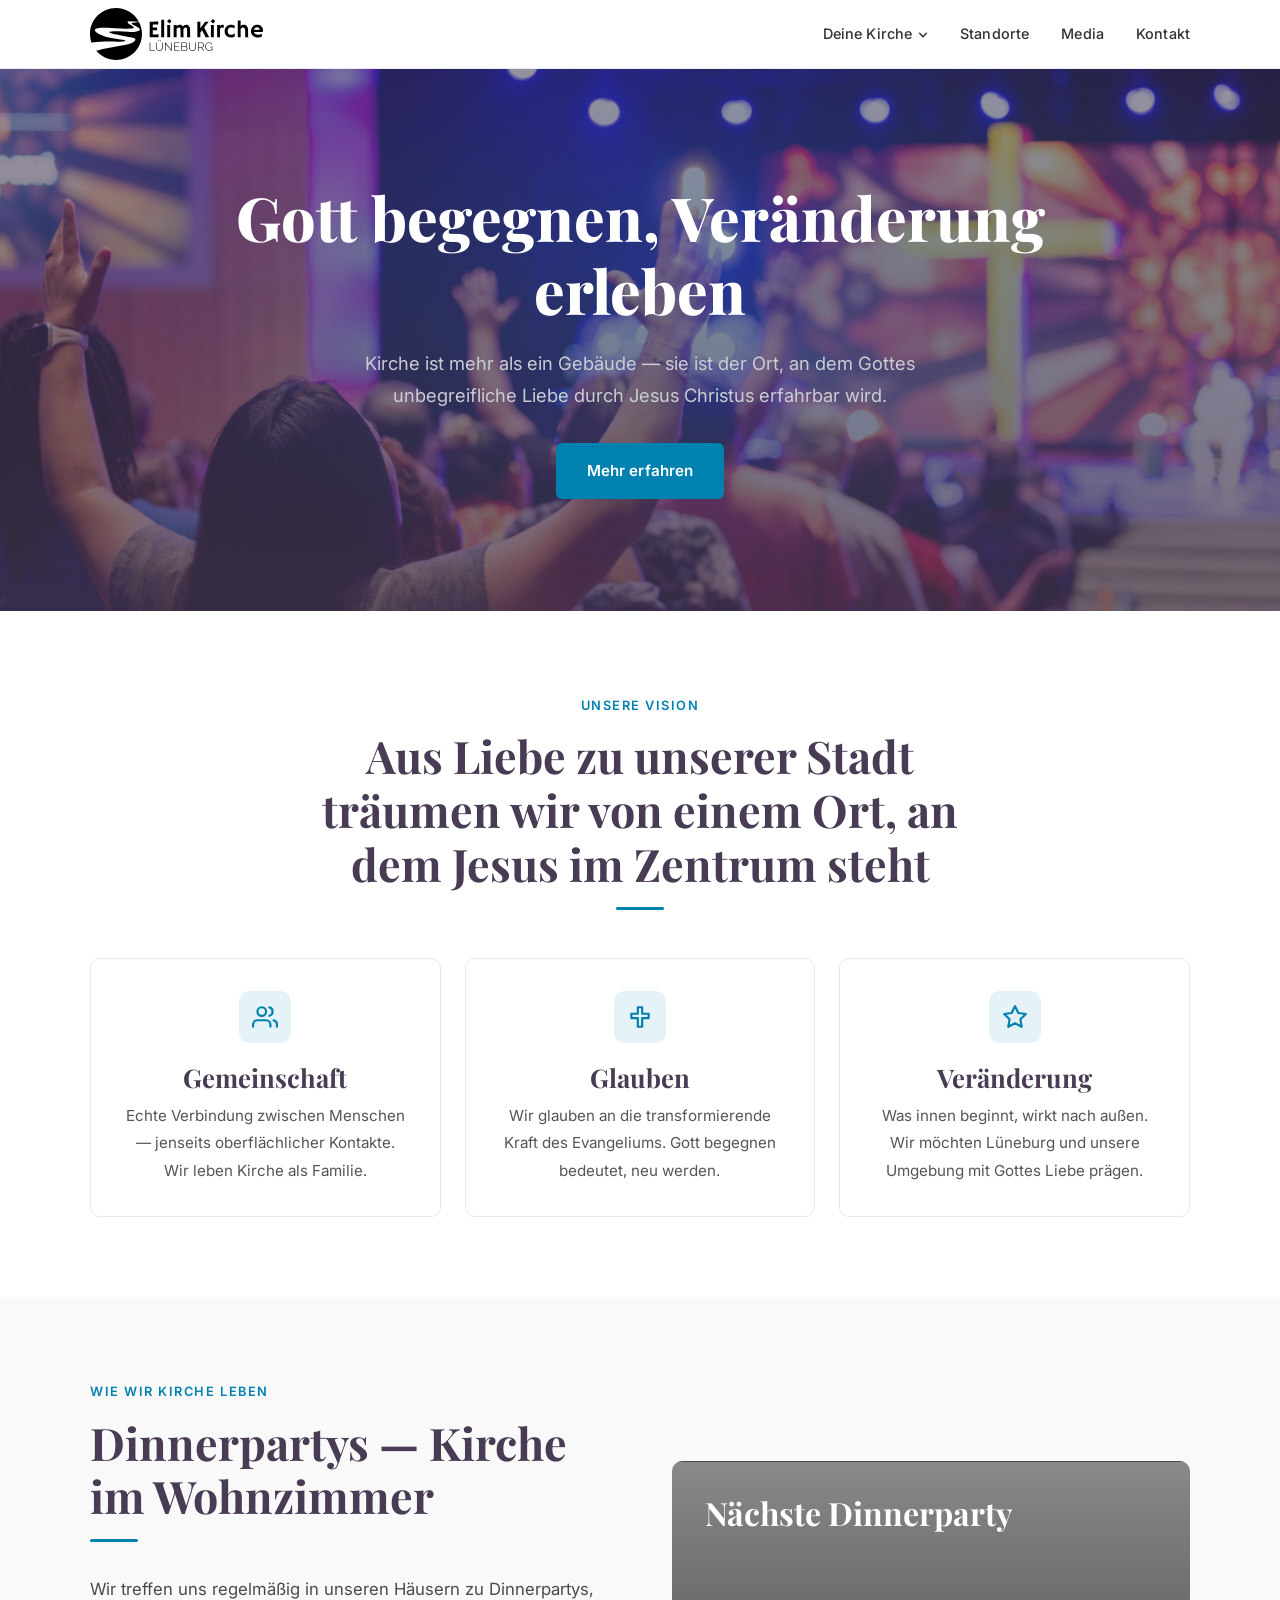
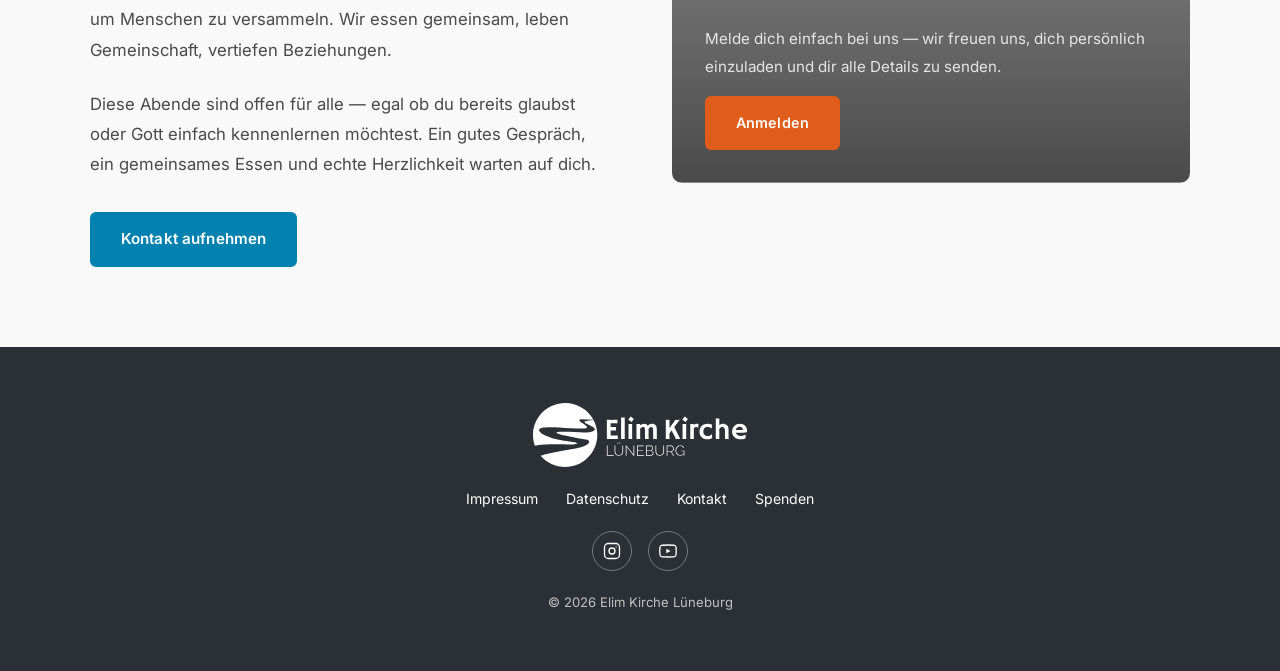
==== index.html @ fa9cfe4a "Refresh Media page; tighten Kleingruppen; misc polish - Drop Predigten section and predigten.html; M" ====
<!DOCTYPE html>
<html lang="de">
<head>
  <meta charset="UTF-8" />
  <meta name="viewport" content="width=device-width, initial-scale=1.0" />
  <title>Elim Kirche Lüneburg</title>
  <link rel="preconnect" href="https://fonts.googleapis.com" />
  <link rel="preconnect" href="https://fonts.gstatic.com" crossorigin />
  <link href="https://fonts.googleapis.com/css2?family=Playfair+Display:wght@700;800&family=Inter:wght@400;500;600&display=swap" rel="stylesheet" />
  <link rel="stylesheet" href="css/style.css" />
</head>
<body>

  <!-- NAVIGATION -->
  <nav class="nav">
    <div class="nav-inner">
      <a href="index.html" class="nav-logo"><img src="images/logo.svg" alt="Elim Kirche Lüneburg"></a>
      <button class="nav-toggle" id="navToggle" aria-label="Menü öffnen">
        <span></span><span></span><span></span>
      </button>
      <ul class="nav-links" id="navLinks">
        <li class="nav-dropdown">
          <a href="deine-kirche/index.html" class="nav-dropdown-toggle">
            Deine Kirche
            <svg class="nav-dropdown-caret" viewBox="0 0 12 12" width="10" height="10" aria-hidden="true">
              <path d="M2 4l4 4 4-4" fill="none" stroke="currentColor" stroke-width="1.8" stroke-linecap="round" stroke-linejoin="round"/>
            </svg>
          </a>
          <ul class="nav-dropdown-menu">
            <li><a href="deine-kirche/vision.html">Vision</a></li>
            <li><a href="deine-kirche/gottesdienst.html">Gottesdienst</a></li>
            <li><a href="deine-kirche/kleingruppen.html">Kleingruppen</a></li>
            <li><a href="deine-kirche/veranstaltungen.html">Veranstaltungen</a></li>
          </ul>
        </li>
        <li><a href="standorte.html">Standorte</a></li>
        <li><a href="media/">Media</a></li>
        <li><a href="kontakt.html">Kontakt</a></li>
      </ul>
    </div>
  </nav>

  <!-- HERO -->
  <section class="hero">
    <div class="hero-inner">
      <h1>Gott begegnen, Veränderung erleben</h1>
      <p>Kirche ist mehr als ein Gebäude — sie ist der Ort, an dem Gottes unbegreifliche Liebe durch Jesus Christus erfahrbar wird.</p>
      <a href="deine-kirche/" class="btn btn-primary">Mehr erfahren</a>
    </div>
  </section>

  <!-- SECTION 1: Vision / 3 Pillars -->
  <section class="section">
    <div class="section-inner text-center">
      <span class="section-label">Unsere Vision</span>
      <h2 class="section-title" style="max-width:720px; margin-left:auto; margin-right:auto;">
        Aus Liebe zu unserer Stadt träumen wir von einem Ort, an dem Jesus im Zentrum steht
      </h2>
      <div class="divider"></div>

      <div class="grid-3" style="margin-top:3rem;">

        <!-- Card: Gemeinschaft -->
        <div class="card text-center">
          <div class="card-icon" style="margin:0 auto 1.2rem;">
            <svg viewBox="0 0 24 24"><path d="M17 21v-2a4 4 0 0 0-4-4H5a4 4 0 0 0-4 4v2"/><circle cx="9" cy="7" r="4"/><path d="M23 21v-2a4 4 0 0 0-3-3.87"/><path d="M16 3.13a4 4 0 0 1 0 7.75"/></svg>
          </div>
          <h3>Gemeinschaft</h3>
          <p>Echte Verbindung zwischen Menschen — jenseits oberflächlicher Kontakte. Wir leben Kirche als Familie.</p>
        </div>

        <!-- Card: Glauben -->
        <div class="card text-center">
          <div class="card-icon" style="margin:0 auto 1.2rem;">
            <svg viewBox="0 0 24 24"><path d="M14 3h-4v6H4v4h6v8h4v-8h6V9h-6z"/></svg>
          </div>
          <h3>Glauben</h3>
          <p>Wir glauben an die transformierende Kraft des Evangeliums. Gott begegnen bedeutet, neu werden.</p>
        </div>

        <!-- Card: Veränderung -->
        <div class="card text-center">
          <div class="card-icon" style="margin:0 auto 1.2rem;">
            <svg viewBox="0 0 24 24"><polygon points="12 2 15.09 8.26 22 9.27 17 14.14 18.18 21.02 12 17.77 5.82 21.02 7 14.14 2 9.27 8.91 8.26 12 2"/></svg>
          </div>
          <h3>Veränderung</h3>
          <p>Was innen beginnt, wirkt nach außen. Wir möchten Lüneburg und unsere Umgebung mit Gottes Liebe prägen.</p>
        </div>

      </div>
    </div>
  </section>

  <!-- SECTION 2: Dinnerpartys -->
  <section class="section section--gray">
    <div class="section-inner">
      <div class="two-col" style="align-items:center;">
        <div>
          <span class="section-label">Wie wir Kirche leben</span>
          <h2 class="section-title">Dinnerpartys — Kirche im Wohnzimmer</h2>
          <div class="divider divider--left"></div>
          <p style="margin-bottom:1.5rem;">
            Wir treffen uns regelmäßig in unseren Häusern zu Dinnerpartys, um Menschen zu versammeln. Wir essen gemeinsam, leben Gemeinschaft, vertiefen Beziehungen.
          </p>
          <p style="margin-bottom:2rem;">
            Diese Abende sind offen für alle — egal ob du bereits glaubst oder Gott einfach kennenlernen möchtest. Ein gutes Gespräch, ein gemeinsames Essen und echte Herzlichkeit warten auf dich.
          </p>
          <a href="kontakt.html" class="btn btn-primary">Kontakt aufnehmen</a>
        </div>
        <div>
          <div class="card dinner-card">
            <div class="dinner-card-inner">
              <h3 style="color:#fff; font-size:2rem; margin-bottom:0.75rem;">Nächste Dinnerparty</h3>
              <div class="dinner-card-bottom">
                <p style="color:#e6e6e6; margin-bottom:1rem;">Melde dich einfach bei uns — wir freuen uns, dich persönlich einzuladen und dir alle Details zu senden.</p>
                <a href="kontakt.html" class="btn btn-accent" style="font-size:0.9rem;">Anmelden</a>
              </div>
            </div>
          </div>
        </div>
      </div>
    </div>
  </section>

  <!-- FOOTER -->
  <footer class="footer">
    <div class="footer-inner">
      <div class="footer-brand">
        <div class="footer-logo"><img src="images/logo.svg" alt="Elim Kirche Lüneburg"></div>
      </div>
      <nav class="footer-links">
        <a href="impressum.html">Impressum</a>
        <a href="datenschutz.html">Datenschutz</a>
        <a href="kontakt.html">Kontakt</a>
        <a href="kontakt.html#spenden">Spenden</a>
      </nav>
      <div class="footer-social">
        <a href="https://www.instagram.com/elim.lueneburg/" target="_blank" rel="noopener" aria-label="Instagram">
          <svg viewBox="0 0 24 24"><rect x="2" y="2" width="20" height="20" rx="5" ry="5"/><circle cx="12" cy="12" r="4"/><path d="M17.5 6.5h.01"/></svg>
        </a>
        <a href="https://www.youtube.com/channel/UCakyjceUjH3gi5TJYG9U4og" target="_blank" rel="noopener" aria-label="YouTube">
          <svg viewBox="0 0 24 24"><path d="M22.54 6.42a2.78 2.78 0 0 0-1.95-1.96C18.88 4 12 4 12 4s-6.88 0-8.59.46A2.78 2.78 0 0 0 1.46 6.42 29 29 0 0 0 1 12a29 29 0 0 0 .46 5.58 2.78 2.78 0 0 0 1.95 1.96C5.12 20 12 20 12 20s6.88 0 8.59-.46a2.78 2.78 0 0 0 1.96-1.96A29 29 0 0 0 23 12a29 29 0 0 0-.46-5.58z"/><polygon points="9.75 15.02 15.5 12 9.75 8.98 9.75 15.02" fill="currentColor" stroke="none"/></svg>
        </a>
      </div>
      <p class="footer-copy">&copy; 2026 Elim Kirche Lüneburg</p>
    </div>
  </footer>

  <script>
    const toggle = document.getElementById('navToggle');
    const links  = document.getElementById('navLinks');
    toggle.addEventListener('click', () => links.classList.toggle('is-open'));
  </script>

</body>
</html>
---- css/style.css ----
/* ===================================================
   Elim Kirche Lüneburg — Main Stylesheet
   =================================================== */

/* --- Google Fonts are imported in HTML <head> --- */

/* ===================================================
   1. CSS RESET & BASE
   =================================================== */
*, *::before, *::after {
  box-sizing: border-box;
  margin: 0;
  padding: 0;
}

html {
  scroll-behavior: smooth;
}

body {
  font-family: 'Inter', sans-serif;
  font-size: 16px;
  line-height: 1.7;
  color: #1a1a1a;
  background-color: #ffffff;
}

img {
  max-width: 100%;
  display: block;
}

a {
  color: inherit;
  text-decoration: none;
}

ul {
  list-style: none;
}

/* ===================================================
   2. TYPOGRAPHY
   =================================================== */
h1, h2, h3, h4 {
  font-family: 'Playfair Display', serif;
  font-weight: 700;
  line-height: 1.2;
}

h1 { font-size: clamp(2.2rem, 5vw, 3.8rem); }
h2 { font-size: clamp(1.8rem, 3.5vw, 2.8rem); }
h3 { font-size: clamp(1.2rem, 2.5vw, 1.6rem); }
h4 { font-size: 1.15rem; }

p {
  font-size: 1.05rem;
  color: #4a4a4a;
  line-height: 1.8;
}

/* ===================================================
   3. LAYOUT UTILITY
   =================================================== */
.container {
  max-width: 1100px;
  margin: 0 auto;
  padding: 0 2rem;
}

.section {
  padding: 5rem 2rem;
}

.section-inner {
  max-width: 1100px;
  margin: 0 auto;
}

.section--gray {
  background-color: #f9f9f9;
}

.section--dark {
  background-color: #483B54;
  color: #fff;
}

.text-center {
  text-align: center;
}

/* ===================================================
   4. NAVIGATION
   =================================================== */
.nav {
  position: sticky;
  top: 0;
  z-index: 1000;
  background-color: #ffffff;
  border-bottom: 1px solid #ebebeb;
  padding: 0 2rem;
}

.nav-inner {
  max-width: 1100px;
  margin: 0 auto;
  display: flex;
  align-items: center;
  justify-content: space-between;
  height: 68px;
}

.nav-logo {
  display: inline-flex;
  align-items: center;
  color: #483B54;
}

.nav-logo img {
  height: 52px;
  width: auto;
  display: block;
}

.nav-links {
  display: flex;
  align-items: center;
  gap: 2rem;
}

.nav-links a {
  font-size: 0.9rem;
  font-weight: 500;
  color: #333;
  transition: color 0.2s ease;
  letter-spacing: 0.01em;
}

.nav-links a:hover {
  color: #0081AF;
}

.nav-links a.active {
  color: #0081AF;
}

/* Dropdown */
.nav-dropdown {
  position: relative;
}

.nav-dropdown-toggle {
  display: inline-flex;
  align-items: center;
  gap: 0.35rem;
}

.nav-dropdown-caret {
  transition: transform 0.2s ease;
}

.nav-dropdown:hover .nav-dropdown-caret,
.nav-dropdown:focus-within .nav-dropdown-caret {
  transform: rotate(180deg);
}

.nav-dropdown-menu {
  position: absolute;
  top: calc(100% + 6px);
  left: 50%;
  transform: translateX(-50%) translateY(-6px);
  background: #ffffff;
  border: 1px solid #ebebeb;
  border-radius: 8px;
  box-shadow: 0 12px 32px rgba(0, 0, 0, 0.08);
  padding: 0.5rem 0;
  min-width: 200px;
  list-style: none;
  margin: 0;
  opacity: 0;
  visibility: hidden;
  transition: opacity 0.18s ease, visibility 0.18s ease, transform 0.18s ease;
  z-index: 1100;
}

.nav-dropdown:hover .nav-dropdown-menu,
.nav-dropdown:focus-within .nav-dropdown-menu {
  opacity: 1;
  visibility: visible;
  transform: translateX(-50%) translateY(0);
}

.nav-dropdown-menu li {
  margin: 0;
}

.nav-dropdown-menu a {
  display: block;
  padding: 0.55rem 1.25rem;
  font-size: 0.88rem;
  color: #333;
  white-space: nowrap;
}

.nav-dropdown-menu a:hover,
.nav-dropdown-menu a.active {
  background: rgba(0, 129, 175, 0.08);
  color: #0081AF;
}

/* Mobile nav toggle */
.nav-toggle {
  display: none;
  flex-direction: column;
  gap: 5px;
  cursor: pointer;
  background: none;
  border: none;
  padding: 4px;
}

.nav-toggle span {
  display: block;
  width: 24px;
  height: 2px;
  background-color: #483B54;
  border-radius: 2px;
  transition: all 0.3s ease;
}

/* ===================================================
   5. HERO SECTION
   =================================================== */
.hero {
  background-color: #483B54;
  background-image: url('../images/pexels-caleboquendo-34328517.jpg');
  background-size: cover;
  background-position: center;
  background-repeat: no-repeat;
  color: #ffffff;
  padding: 7rem 2rem 7rem;
  text-align: center;
  position: relative;
  overflow: hidden;
}

.hero::before {
  content: '';
  position: absolute;
  inset: 0;
  background:
    radial-gradient(ellipse at 60% 40%, rgba(0, 129, 175, 0.18) 0%, transparent 65%),
    linear-gradient(180deg, rgba(72, 59, 84, 0.55) 0%, rgba(72, 59, 84, 0.75) 100%);
  pointer-events: none;
}

.hero-inner {
  max-width: 820px;
  margin: 0 auto;
  position: relative;
  z-index: 1;
}

.hero h1 {
  color: #ffffff;
  margin-bottom: 1.25rem;
  font-weight: 800;
}

.hero p {
  font-size: 1.15rem;
  color: #c9cdd4;
  max-width: 600px;
  margin: 0 auto 2rem;
  line-height: 1.75;
}

/* Hero — page-level variant (slightly smaller) */
.hero--page {
  padding: 5rem 2rem 5rem;
}

.hero--page h1 {
  font-size: clamp(2rem, 4vw, 3rem);
}

/* ===================================================
   6. BUTTONS
   =================================================== */
.btn {
  display: inline-block;
  padding: 0.8rem 1.8rem;
  border-radius: 6px;
  font-family: 'Inter', sans-serif;
  font-size: 0.95rem;
  font-weight: 600;
  cursor: pointer;
  transition: all 0.22s ease;
  letter-spacing: 0.01em;
  border: 2px solid transparent;
}

.btn-primary {
  background-color: #0081AF;
  color: #ffffff;
  border-color: #0081AF;
}

.btn-primary:hover {
  background-color: #006a91;
  border-color: #006a91;
  transform: translateY(-1px);
  box-shadow: 0 6px 20px rgba(0, 129, 175, 0.3);
}

.btn-outline {
  background-color: transparent;
  color: #0081AF;
  border-color: #0081AF;
}

.btn-outline:hover {
  background-color: #0081AF;
  color: #ffffff;
  transform: translateY(-1px);
}

.btn-outline-white {
  background-color: transparent;
  color: #ffffff;
  border-color: rgba(255, 255, 255, 0.5);
}

.btn-outline-white:hover {
  background-color: rgba(255, 255, 255, 0.1);
  border-color: #ffffff;
}

/* ===================================================
   7. CARDS
   =================================================== */
.card {
  background-color: #ffffff;
  border: 1px solid #e8e8e8;
  border-radius: 10px;
  padding: 2rem;
  transition: box-shadow 0.25s ease, transform 0.25s ease;
}

.card:hover {
  box-shadow: 0 8px 32px rgba(0, 0, 0, 0.1);
  transform: translateY(-3px);
}

/* Dinner-party card with photo background */
.dinner-card {
  position: relative;
  overflow: hidden;
  border-color: transparent;
  color: #fff;
  padding: 0;
  background:
    linear-gradient(180deg, rgba(0,0,0,0.45) 0%, rgba(0,0,0,0.7) 100%),
    url('../images/pizza_stock_dinnerparty.jpg') center center / cover no-repeat;
  min-height: 320px;
}

.dinner-card-inner {
  position: relative;
  z-index: 1;
  padding: 2rem;
  display: flex;
  flex-direction: column;
  min-height: 320px;
}

.dinner-card-bottom {
  margin-top: auto;
}

.card-icon {
  width: 52px;
  height: 52px;
  background-color: rgba(0, 129, 175, 0.1);
  border-radius: 10px;
  display: flex;
  align-items: center;
  justify-content: center;
  margin-bottom: 1.2rem;
}

.card-icon svg {
  width: 26px;
  height: 26px;
  stroke: #0081AF;
  fill: none;
  stroke-width: 2;
  stroke-linecap: round;
  stroke-linejoin: round;
}

.card h3 {
  margin-bottom: 0.6rem;
  color: #483B54;
}

.card p {
  font-size: 0.95rem;
  color: #555;
}

/* Card link variant */
.card-link {
  display: block;
  text-decoration: none;
  color: inherit;
}

.card-link .card-arrow {
  display: inline-flex;
  align-items: center;
  gap: 0.4rem;
  margin-top: 1.2rem;
  font-size: 0.88rem;
  font-weight: 600;
  color: #0081AF;
}

.card-link .card-arrow svg {
  width: 14px;
  height: 14px;
  stroke: #0081AF;
  fill: none;
  stroke-width: 2.5;
  stroke-linecap: round;
  stroke-linejoin: round;
  transition: transform 0.2s ease;
}

.card-link:hover .card-arrow svg {
  transform: translateX(3px);
}

/* Sermon card */
.sermon-card {
  background-color: #ffffff;
  border: 1px solid #e8e8e8;
  border-radius: 10px;
  padding: 1.6rem 1.8rem;
  transition: box-shadow 0.25s ease, transform 0.25s ease;
}

.sermon-card:hover {
  box-shadow: 0 8px 32px rgba(0, 0, 0, 0.1);
  transform: translateY(-3px);
}

.sermon-card .sermon-meta {
  font-size: 0.82rem;
  font-weight: 600;
  color: #0081AF;
  text-transform: uppercase;
  letter-spacing: 0.06em;
  margin-bottom: 0.5rem;
}

.sermon-card h3 {
  font-size: 1.1rem;
  margin-bottom: 0.4rem;
  color: #483B54;
}

.sermon-card .sermon-date {
  font-size: 0.88rem;
  color: #888;
}

/* ===================================================
   8. GRID LAYOUTS
   =================================================== */
.grid-3 {
  display: grid;
  grid-template-columns: repeat(3, 1fr);
  gap: 1.5rem;
}

.grid-4 {
  display: grid;
  grid-template-columns: repeat(4, 1fr);
  gap: 1.5rem;
}

.grid-2 {
  display: grid;
  grid-template-columns: repeat(2, 1fr);
  gap: 2.5rem;
}

/* ===================================================
   9. TAGS / BADGES
   =================================================== */
.tag {
  display: inline-block;
  padding: 0.25rem 0.75rem;
  border-radius: 20px;
  font-size: 0.78rem;
  font-weight: 600;
  letter-spacing: 0.04em;
}

.tag-orange {
  background-color: #99D1EB;
  color: #006a91;
}

.btn-accent {
  background-color: #e05c1a;
  color: #ffffff;
  border-color: #e05c1a;
}

.btn-accent:hover {
  background-color: #c94e12;
  border-color: #c94e12;
  transform: translateY(-1px);
  box-shadow: 0 6px 20px rgba(224, 92, 26, 0.35);
}

.tag-gray {
  background-color: #f0f0f0;
  color: #555;
}

/* ===================================================
   10. SECTION HEADINGS HELPER
   =================================================== */
.section-label {
  display: inline-block;
  font-size: 0.8rem;
  font-weight: 600;
  letter-spacing: 0.12em;
  text-transform: uppercase;
  color: #0081AF;
  margin-bottom: 0.8rem;
}

.section-title {
  margin-bottom: 1rem;
  color: #483B54;
}

.section-subtitle {
  font-size: 1.05rem;
  color: #555;
  max-width: 600px;
  margin-bottom: 2.5rem;
}

.section-subtitle--center {
  margin-left: auto;
  margin-right: auto;
}

/* ===================================================
   11. TWO-COLUMN CONTENT
   =================================================== */
.two-col {
  display: grid;
  grid-template-columns: 1fr 1fr;
  gap: 4rem;
  align-items: start;
}

.content-block h3 {
  font-size: 1.1rem;
  margin-bottom: 0.5rem;
  color: #483B54;
}

.content-block p {
  font-size: 0.97rem;
  color: #555;
  margin-bottom: 1.5rem;
}

.content-block .detail-row {
  display: flex;
  gap: 0.75rem;
  margin-bottom: 0.5rem;
  font-size: 0.95rem;
  color: #444;
}

.content-block .detail-icon {
  color: #0081AF;
  flex-shrink: 0;
  margin-top: 2px;
}

/* ===================================================
   12. PLATFORM CARDS
   =================================================== */
.platform-card {
  background-color: #ffffff;
  border: 1px solid #e8e8e8;
  border-radius: 10px;
  padding: 2rem;
  text-align: center;
  transition: box-shadow 0.25s ease, transform 0.25s ease;
}

.platform-card:hover {
  box-shadow: 0 8px 32px rgba(0, 0, 0, 0.1);
  transform: translateY(-3px);
}

.platform-card .platform-name {
  font-family: 'Playfair Display', serif;
  font-size: 1.25rem;
  font-weight: 700;
  color: #483B54;
  margin-bottom: 0.5rem;
}

.platform-card p {
  font-size: 0.92rem;
  color: #666;
  margin-bottom: 1.4rem;
}

/* ===================================================
   13. KLEINGRUPPEN CARDS
   =================================================== */
.group-card {
  background-color: #ffffff;
  border: 1px solid #e8e8e8;
  border-radius: 10px;
  padding: 1.4rem 1.6rem;
  transition: box-shadow 0.22s ease, transform 0.22s ease;
}

.group-card:hover {
  box-shadow: 0 6px 24px rgba(0, 0, 0, 0.09);
  transform: translateY(-2px);
}

.group-card h4 {
  font-family: 'Playfair Display', serif;
  font-size: 1rem;
  color: #483B54;
  margin-bottom: 0.4rem;
}

.group-card .group-desc {
  font-size: 0.88rem;
  color: #666;
  margin-bottom: 0.75rem;
}

/* ===================================================
   14. PAGE HEADER (Impressum / Datenschutz)
   =================================================== */
.page-header {
  background-color: #f9f9f9;
  padding: 3.5rem 2rem;
  border-bottom: 1px solid #ebebeb;
}

.page-header h1 {
  font-size: clamp(1.8rem, 3.5vw, 2.6rem);
  color: #483B54;
}

.page-content {
  padding: 4rem 2rem;
}

.page-content-inner {
  max-width: 780px;
  margin: 0 auto;
}

.page-content h2 {
  font-size: 1.4rem;
  margin: 2rem 0 0.6rem;
  color: #483B54;
}

.page-content p {
  font-size: 0.97rem;
  color: #555;
  margin-bottom: 1rem;
}

.page-content a {
  color: #0081AF;
}

.page-content a:hover {
  text-decoration: underline;
}

/* ===================================================
   15. FOOTER
   =================================================== */
.footer {
  background-color: #2B2F36;
  color: #ffffff;
  padding: 3.5rem 2rem;
}

.footer-inner {
  max-width: 1100px;
  margin: 0 auto;
  display: flex;
  flex-direction: column;
  align-items: center;
  text-align: center;
  gap: 1.25rem;
}

.footer-brand {
  display: flex;
  align-items: center;
  gap: 1.25rem;
  flex-wrap: wrap;
  justify-content: center;
}

.footer-logo {
  color: #ffffff;
}

.footer-logo img {
  height: 64px;
  width: auto;
  display: block;
  filter: brightness(0) invert(1);
}

.footer-tagline {
  font-style: italic;
  font-size: 0.95rem;
  color: #ffffff;
  margin: 0;
}

.footer-links {
  display: flex;
  gap: 1.75rem;
  flex-wrap: wrap;
  justify-content: center;
}

.footer-links a {
  font-size: 0.88rem;
  color: #ffffff;
  transition: color 0.2s ease;
}

.footer-links a:hover {
  color: #99D1EB;
}

.footer-copy {
  font-size: 0.82rem;
  color: rgba(255, 255, 255, 0.7);
}

.footer-social {
  display: flex;
  gap: 1rem;
  justify-content: center;
}

.footer-social a {
  display: flex;
  align-items: center;
  justify-content: center;
  width: 40px;
  height: 40px;
  border-radius: 50%;
  border: 1px solid rgba(255, 255, 255, 0.35);
  color: #ffffff;
  transition: border-color 0.2s, color 0.2s, background 0.2s;
}

.footer-social a:hover {
  border-color: #ffffff;
  color: #99D1EB;
  background: rgba(255, 255, 255, 0.1);
}

.footer-social svg {
  width: 18px;
  height: 18px;
  fill: none;
  stroke: currentColor;
  stroke-width: 1.75;
  stroke-linecap: round;
  stroke-linejoin: round;
}

/* ===================================================
   16. UTILITY CLASSES
   =================================================== */
.mt-1 { margin-top: 0.5rem; }
.mt-2 { margin-top: 1rem; }
.mt-3 { margin-top: 1.5rem; }
.mt-4 { margin-top: 2rem; }
.mt-5 { margin-top: 3rem; }
.mb-1 { margin-bottom: 0.5rem; }
.mb-2 { margin-bottom: 1rem; }
.mb-3 { margin-bottom: 1.5rem; }
.mb-4 { margin-bottom: 2rem; }
.mb-5 { margin-bottom: 3rem; }

.divider {
  width: 48px;
  height: 3px;
  background-color: #0081AF;
  border-radius: 2px;
  margin: 0 auto 2rem;
}

.divider--left {
  margin-left: 0;
}

/* Kontakt info */
.info-label {
  font-size: 0.78rem;
  font-weight: 600;
  text-transform: uppercase;
  letter-spacing: 0.1em;
  color: #0081AF;
  margin-bottom: 0.25rem;
}

.info-value {
  font-size: 1rem;
  color: #1a1a1a;
  margin-bottom: 0.2rem;
}

.info-sub {
  font-size: 0.88rem;
  color: #888;
}

.info-block {
  margin-bottom: 2rem;
}

/* IBAN block */
.bank-detail {
  background-color: #f9f9f9;
  border: 1px solid #e8e8e8;
  border-radius: 8px;
  padding: 1.25rem 1.5rem;
  margin-top: 1rem;
  font-size: 0.93rem;
  color: #333;
  line-height: 1.9;
}

.bank-detail strong {
  font-weight: 600;
}

/* ===================================================
   17. RESPONSIVE
   =================================================== */
@media (max-width: 900px) {
  .grid-4 {
    grid-template-columns: repeat(2, 1fr);
  }

  .grid-3 {
    grid-template-columns: repeat(2, 1fr);
  }

  .two-col {
    grid-template-columns: 1fr;
    gap: 2.5rem;
  }
}

@media (max-width: 680px) {
  .nav-links {
    display: none;
    position: absolute;
    top: 68px;
    left: 0;
    right: 0;
    background: #fff;
    flex-direction: column;
    align-items: flex-start;
    padding: 1.25rem 2rem 1.5rem;
    gap: 1.1rem;
    border-bottom: 1px solid #ebebeb;
    box-shadow: 0 8px 24px rgba(0,0,0,0.07);
  }

  .nav-links.is-open {
    display: flex;
  }

  .nav-toggle {
    display: flex;
  }

  /* Mobile dropdown: inline submenu, no hover */
  .nav-dropdown {
    width: 100%;
  }

  .nav-dropdown-menu {
    position: static;
    transform: none;
    opacity: 1;
    visibility: visible;
    box-shadow: none;
    border: none;
    padding: 0.5rem 0 0 1rem;
    min-width: 0;
    background: transparent;
  }

  .nav-dropdown-menu a {
    padding: 0.35rem 0;
  }

  .nav-dropdown:hover .nav-dropdown-menu,
  .nav-dropdown:focus-within .nav-dropdown-menu {
    transform: none;
  }

  .nav {
    position: sticky;
  }

  .grid-3,
  .grid-4 {
    grid-template-columns: 1fr;
  }

  .grid-2 {
    grid-template-columns: 1fr;
    gap: 1.5rem;
  }

  .hero {
    padding: 5rem 1.5rem;
  }

  .section {
    padding: 3.5rem 1.5rem;
  }
}
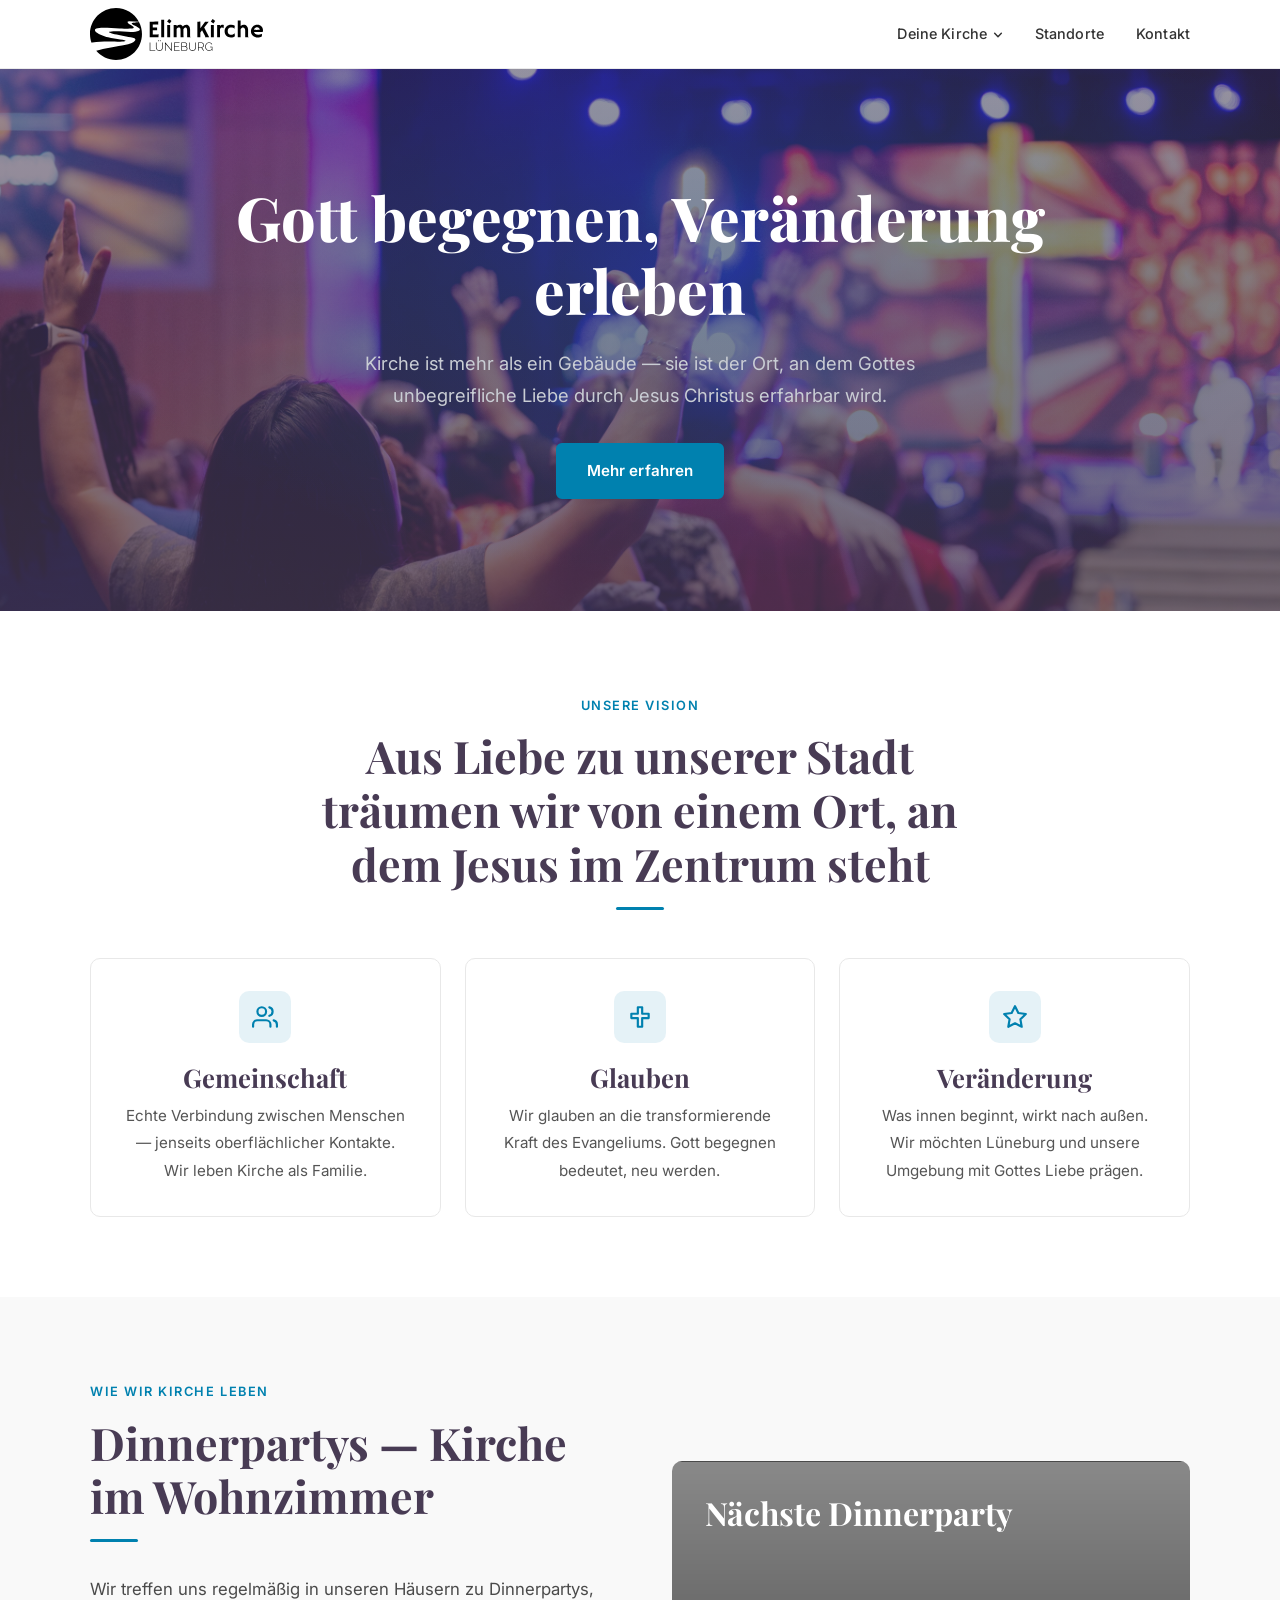
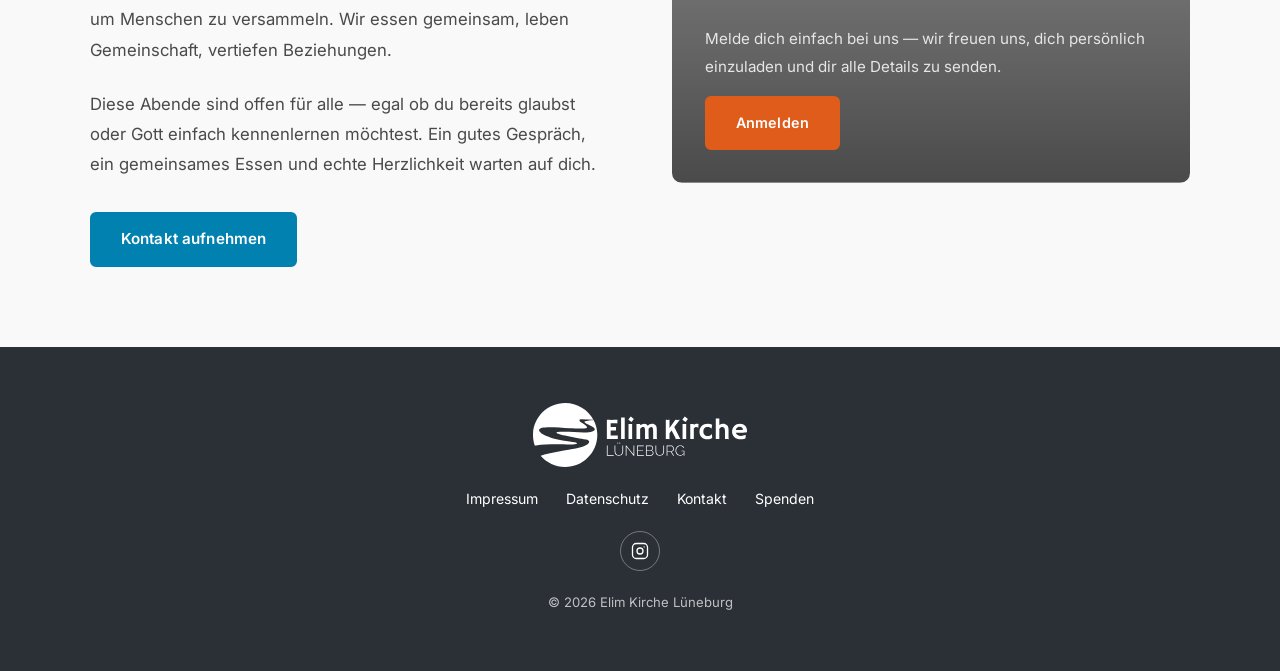
==== commit db4a004d: "Unlink Media and Kleingruppen from nav; point Dinnerparty CTA to ChurchTools Drop Media and Kleingru" ====
--- a/index.html
+++ b/index.html
@@ -29,12 +29,10 @@
           <ul class="nav-dropdown-menu">
             <li><a href="deine-kirche/vision.html">Vision</a></li>
             <li><a href="deine-kirche/gottesdienst.html">Gottesdienst</a></li>
-            <li><a href="deine-kirche/kleingruppen.html">Kleingruppen</a></li>
             <li><a href="deine-kirche/veranstaltungen.html">Veranstaltungen</a></li>
           </ul>
         </li>
         <li><a href="standorte.html">Standorte</a></li>
-        <li><a href="media/">Media</a></li>
         <li><a href="kontakt.html">Kontakt</a></li>
       </ul>
     </div>
@@ -113,7 +111,7 @@
               <h3 style="color:#fff; font-size:2rem; margin-bottom:0.75rem;">Nächste Dinnerparty</h3>
               <div class="dinner-card-bottom">
                 <p style="color:#e6e6e6; margin-bottom:1rem;">Melde dich einfach bei uns — wir freuen uns, dich persönlich einzuladen und dir alle Details zu senden.</p>
-                <a href="kontakt.html" class="btn btn-accent" style="font-size:0.9rem;">Anmelden</a>
+                <a href="https://elimkirche.church.tools/groups/1164" target="_blank" rel="noopener" class="btn btn-accent" style="font-size:0.9rem;">Anmelden</a>
               </div>
             </div>
           </div>
@@ -138,9 +136,6 @@
         <a href="https://www.instagram.com/elim.lueneburg/" target="_blank" rel="noopener" aria-label="Instagram">
           <svg viewBox="0 0 24 24"><rect x="2" y="2" width="20" height="20" rx="5" ry="5"/><circle cx="12" cy="12" r="4"/><path d="M17.5 6.5h.01"/></svg>
         </a>
-        <a href="https://www.youtube.com/channel/UCakyjceUjH3gi5TJYG9U4og" target="_blank" rel="noopener" aria-label="YouTube">
-          <svg viewBox="0 0 24 24"><path d="M22.54 6.42a2.78 2.78 0 0 0-1.95-1.96C18.88 4 12 4 12 4s-6.88 0-8.59.46A2.78 2.78 0 0 0 1.46 6.42 29 29 0 0 0 1 12a29 29 0 0 0 .46 5.58 2.78 2.78 0 0 0 1.95 1.96C5.12 20 12 20 12 20s6.88 0 8.59-.46a2.78 2.78 0 0 0 1.96-1.96A29 29 0 0 0 23 12a29 29 0 0 0-.46-5.58z"/><polygon points="9.75 15.02 15.5 12 9.75 8.98 9.75 15.02" fill="currentColor" stroke="none"/></svg>
-        </a>
       </div>
       <p class="footer-copy">&copy; 2026 Elim Kirche Lüneburg</p>
     </div>
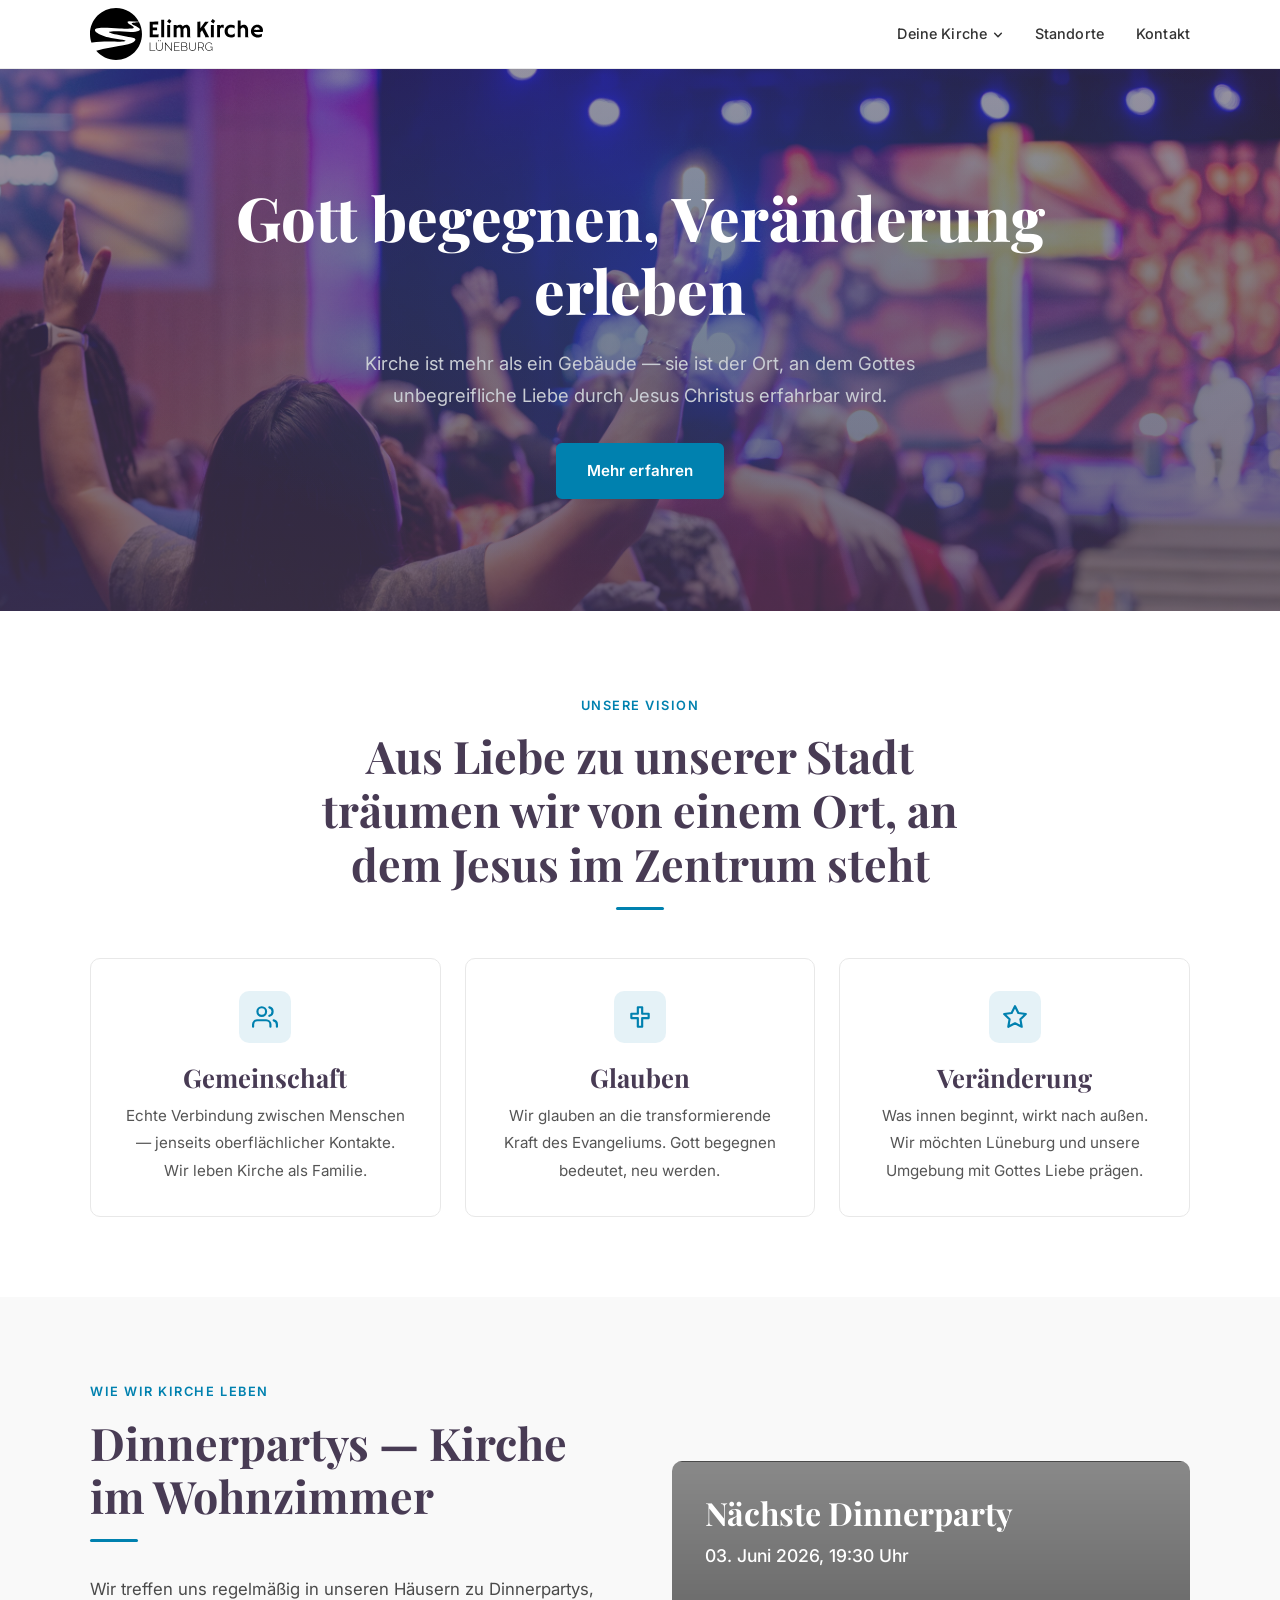
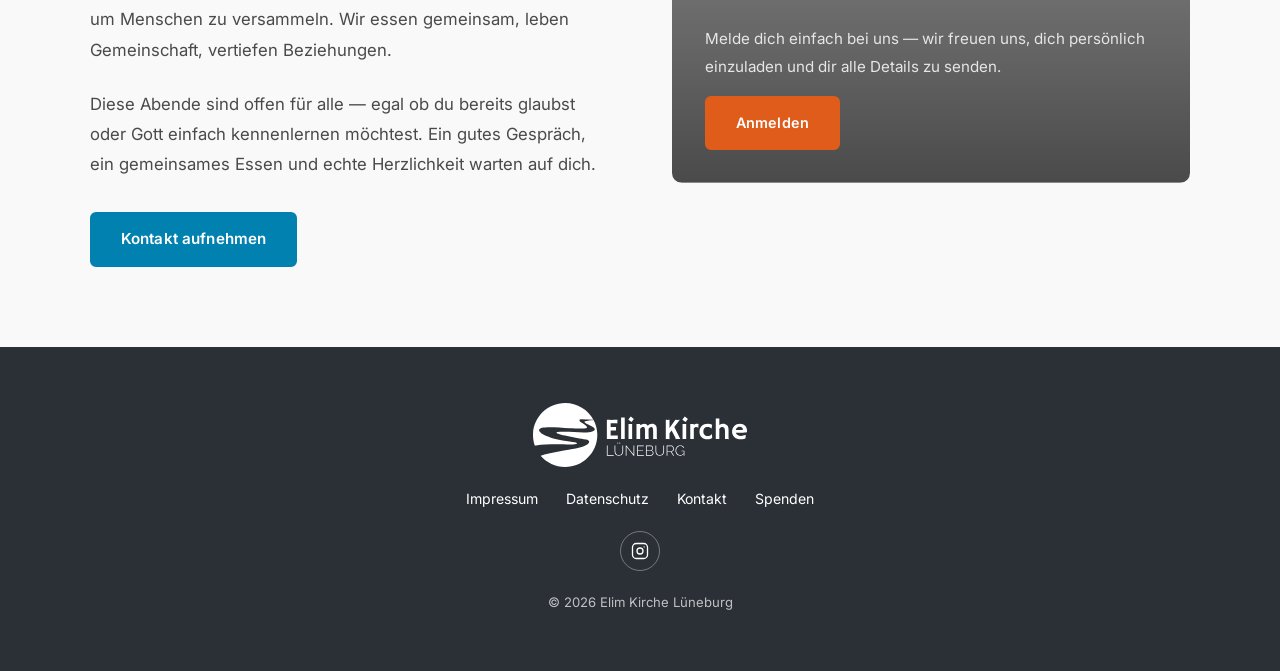
==== commit 14b4ffde: "Show next Dinnerparty date on homepage and Veranstaltungen page Add the 03. Juni 2026 date line unde" ====
--- a/index.html
+++ b/index.html
@@ -108,7 +108,8 @@
         <div>
           <div class="card dinner-card">
             <div class="dinner-card-inner">
-              <h3 style="color:#fff; font-size:2rem; margin-bottom:0.75rem;">Nächste Dinnerparty</h3>
+              <h3 style="color:#fff; font-size:2rem; margin-bottom:0.5rem;">Nächste Dinnerparty</h3>
+              <p style="color:#fff; font-size:1.1rem; font-weight:500; margin-bottom:0.75rem;">03. Juni 2026, 19:30 Uhr</p>
               <div class="dinner-card-bottom">
                 <p style="color:#e6e6e6; margin-bottom:1rem;">Melde dich einfach bei uns — wir freuen uns, dich persönlich einzuladen und dir alle Details zu senden.</p>
                 <a href="https://elimkirche.church.tools/groups/1164" target="_blank" rel="noopener" class="btn btn-accent" style="font-size:0.9rem;">Anmelden</a>
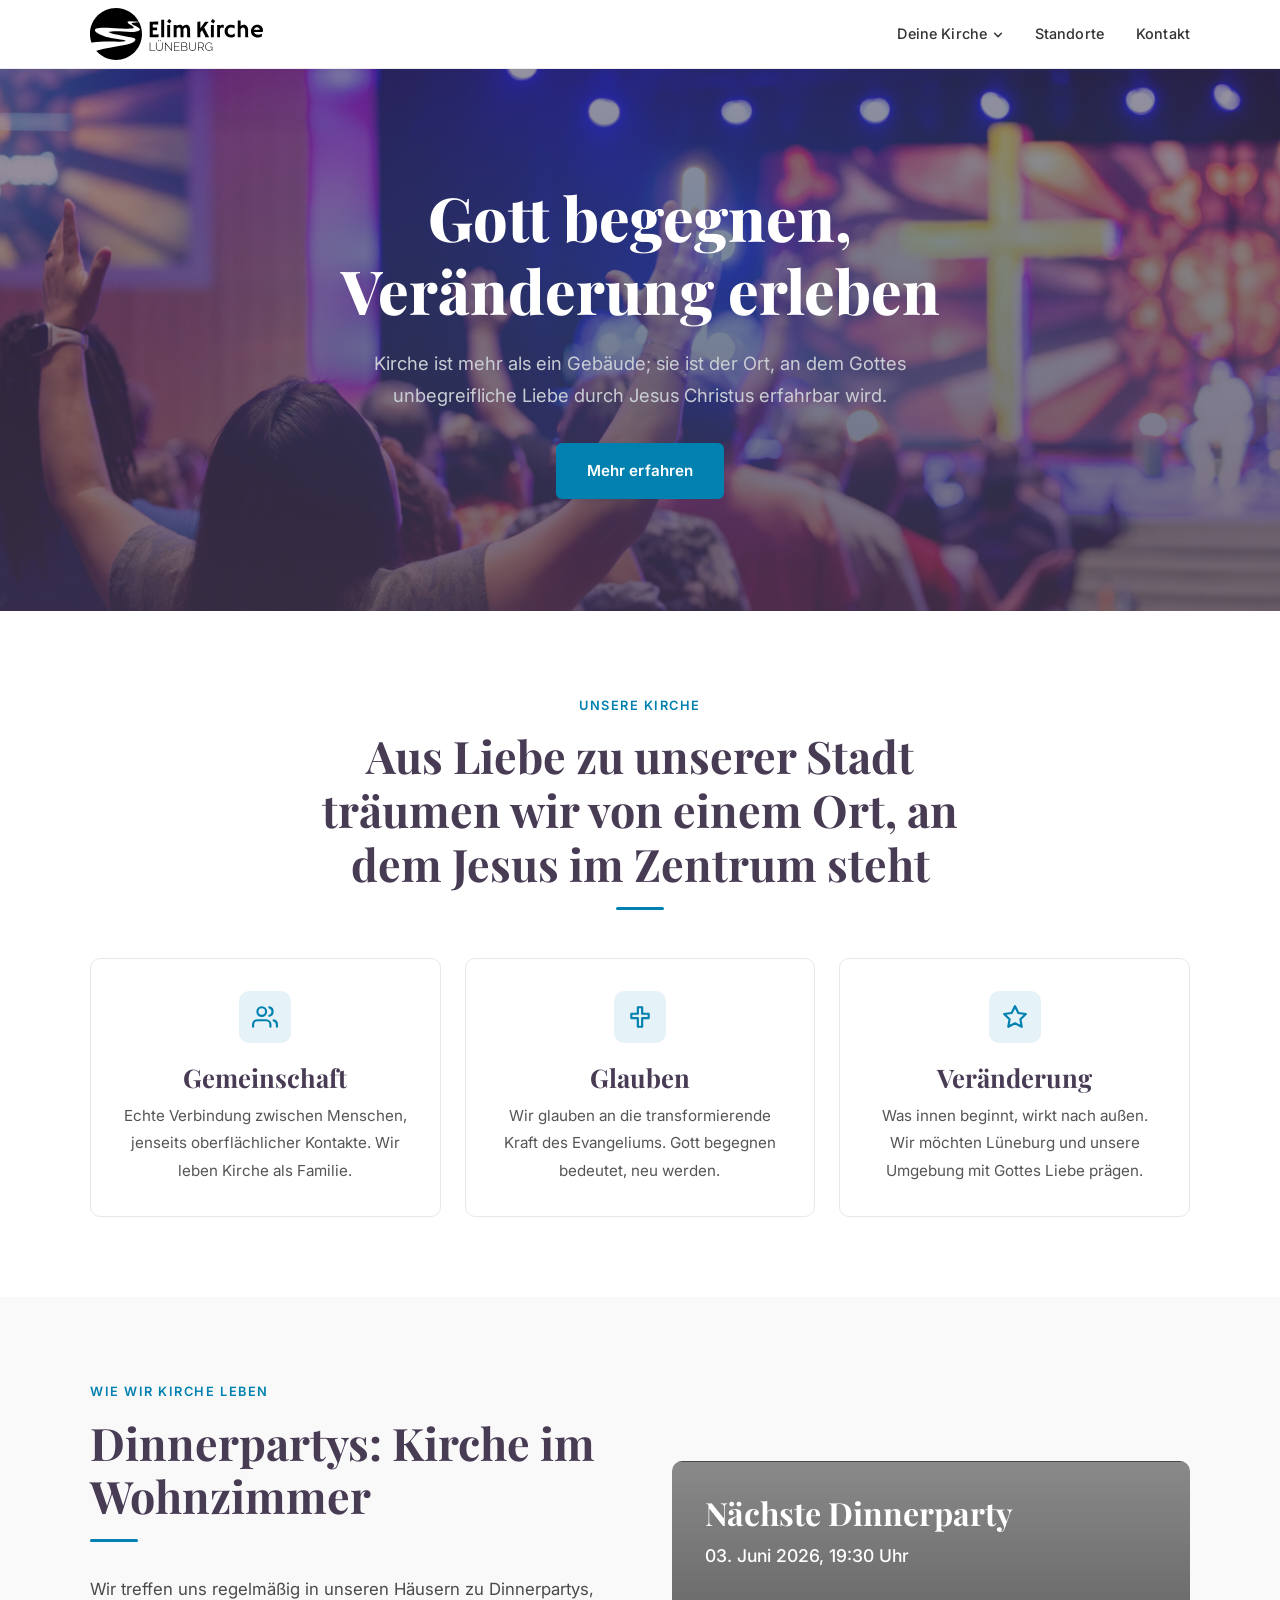
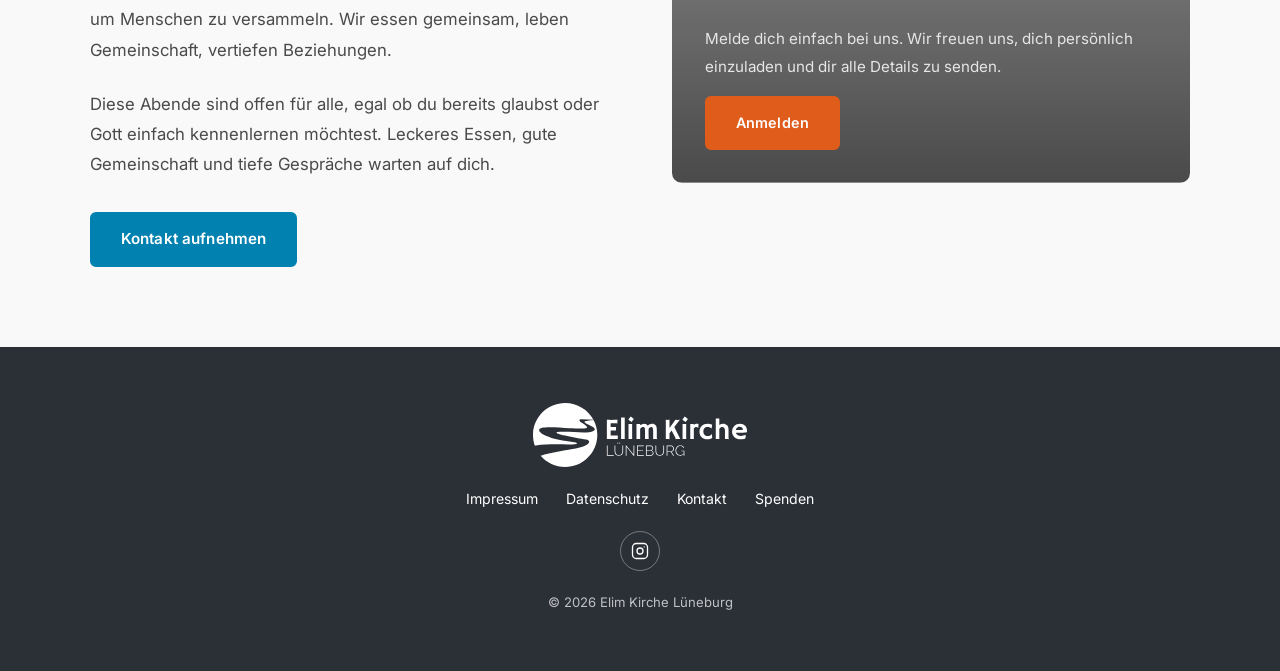
==== commit 40f80268: "Refresh Vision page; tighten copy across the site Rework the Vision page: new hero subtitle, expande" ====
--- a/index.html
+++ b/index.html
@@ -41,8 +41,8 @@
   <!-- HERO -->
   <section class="hero">
     <div class="hero-inner">
-      <h1>Gott begegnen, Veränderung erleben</h1>
-      <p>Kirche ist mehr als ein Gebäude — sie ist der Ort, an dem Gottes unbegreifliche Liebe durch Jesus Christus erfahrbar wird.</p>
+      <h1>Gott begegnen,<br>Veränderung erleben</h1>
+      <p>Kirche ist mehr als ein Gebäude; sie ist der Ort, an dem Gottes unbegreifliche Liebe durch Jesus Christus erfahrbar wird.</p>
       <a href="deine-kirche/" class="btn btn-primary">Mehr erfahren</a>
     </div>
   </section>
@@ -50,7 +50,7 @@
   <!-- SECTION 1: Vision / 3 Pillars -->
   <section class="section">
     <div class="section-inner text-center">
-      <span class="section-label">Unsere Vision</span>
+      <span class="section-label">Unsere Kirche</span>
       <h2 class="section-title" style="max-width:720px; margin-left:auto; margin-right:auto;">
         Aus Liebe zu unserer Stadt träumen wir von einem Ort, an dem Jesus im Zentrum steht
       </h2>
@@ -64,7 +64,7 @@
             <svg viewBox="0 0 24 24"><path d="M17 21v-2a4 4 0 0 0-4-4H5a4 4 0 0 0-4 4v2"/><circle cx="9" cy="7" r="4"/><path d="M23 21v-2a4 4 0 0 0-3-3.87"/><path d="M16 3.13a4 4 0 0 1 0 7.75"/></svg>
           </div>
           <h3>Gemeinschaft</h3>
-          <p>Echte Verbindung zwischen Menschen — jenseits oberflächlicher Kontakte. Wir leben Kirche als Familie.</p>
+          <p>Echte Verbindung zwischen Menschen, jenseits oberflächlicher Kontakte. Wir leben Kirche als Familie.</p>
         </div>
 
         <!-- Card: Glauben -->
@@ -95,13 +95,13 @@
       <div class="two-col" style="align-items:center;">
         <div>
           <span class="section-label">Wie wir Kirche leben</span>
-          <h2 class="section-title">Dinnerpartys — Kirche im Wohnzimmer</h2>
+          <h2 class="section-title">Dinnerpartys: Kirche im Wohnzimmer</h2>
           <div class="divider divider--left"></div>
           <p style="margin-bottom:1.5rem;">
             Wir treffen uns regelmäßig in unseren Häusern zu Dinnerpartys, um Menschen zu versammeln. Wir essen gemeinsam, leben Gemeinschaft, vertiefen Beziehungen.
           </p>
           <p style="margin-bottom:2rem;">
-            Diese Abende sind offen für alle — egal ob du bereits glaubst oder Gott einfach kennenlernen möchtest. Ein gutes Gespräch, ein gemeinsames Essen und echte Herzlichkeit warten auf dich.
+            Diese Abende sind offen für alle, egal ob du bereits glaubst oder Gott einfach kennenlernen möchtest. Leckeres Essen, gute Gemeinschaft und tiefe Gespräche warten auf dich.
           </p>
           <a href="kontakt.html" class="btn btn-primary">Kontakt aufnehmen</a>
         </div>
@@ -111,7 +111,7 @@
               <h3 style="color:#fff; font-size:2rem; margin-bottom:0.5rem;">Nächste Dinnerparty</h3>
               <p style="color:#fff; font-size:1.1rem; font-weight:500; margin-bottom:0.75rem;">03. Juni 2026, 19:30 Uhr</p>
               <div class="dinner-card-bottom">
-                <p style="color:#e6e6e6; margin-bottom:1rem;">Melde dich einfach bei uns — wir freuen uns, dich persönlich einzuladen und dir alle Details zu senden.</p>
+                <p style="color:#e6e6e6; margin-bottom:1rem;">Melde dich einfach bei uns. Wir freuen uns, dich persönlich einzuladen und dir alle Details zu senden.</p>
                 <a href="https://elimkirche.church.tools/groups/1164" target="_blank" rel="noopener" class="btn btn-accent" style="font-size:0.9rem;">Anmelden</a>
               </div>
             </div>
--- a/css/style.css
+++ b/css/style.css
@@ -46,6 +46,7 @@
   font-family: 'Playfair Display', serif;
   font-weight: 700;
   line-height: 1.2;
+  font-variant-ligatures: none;
 }
 
 h1 { font-size: clamp(2.2rem, 5vw, 3.8rem); }
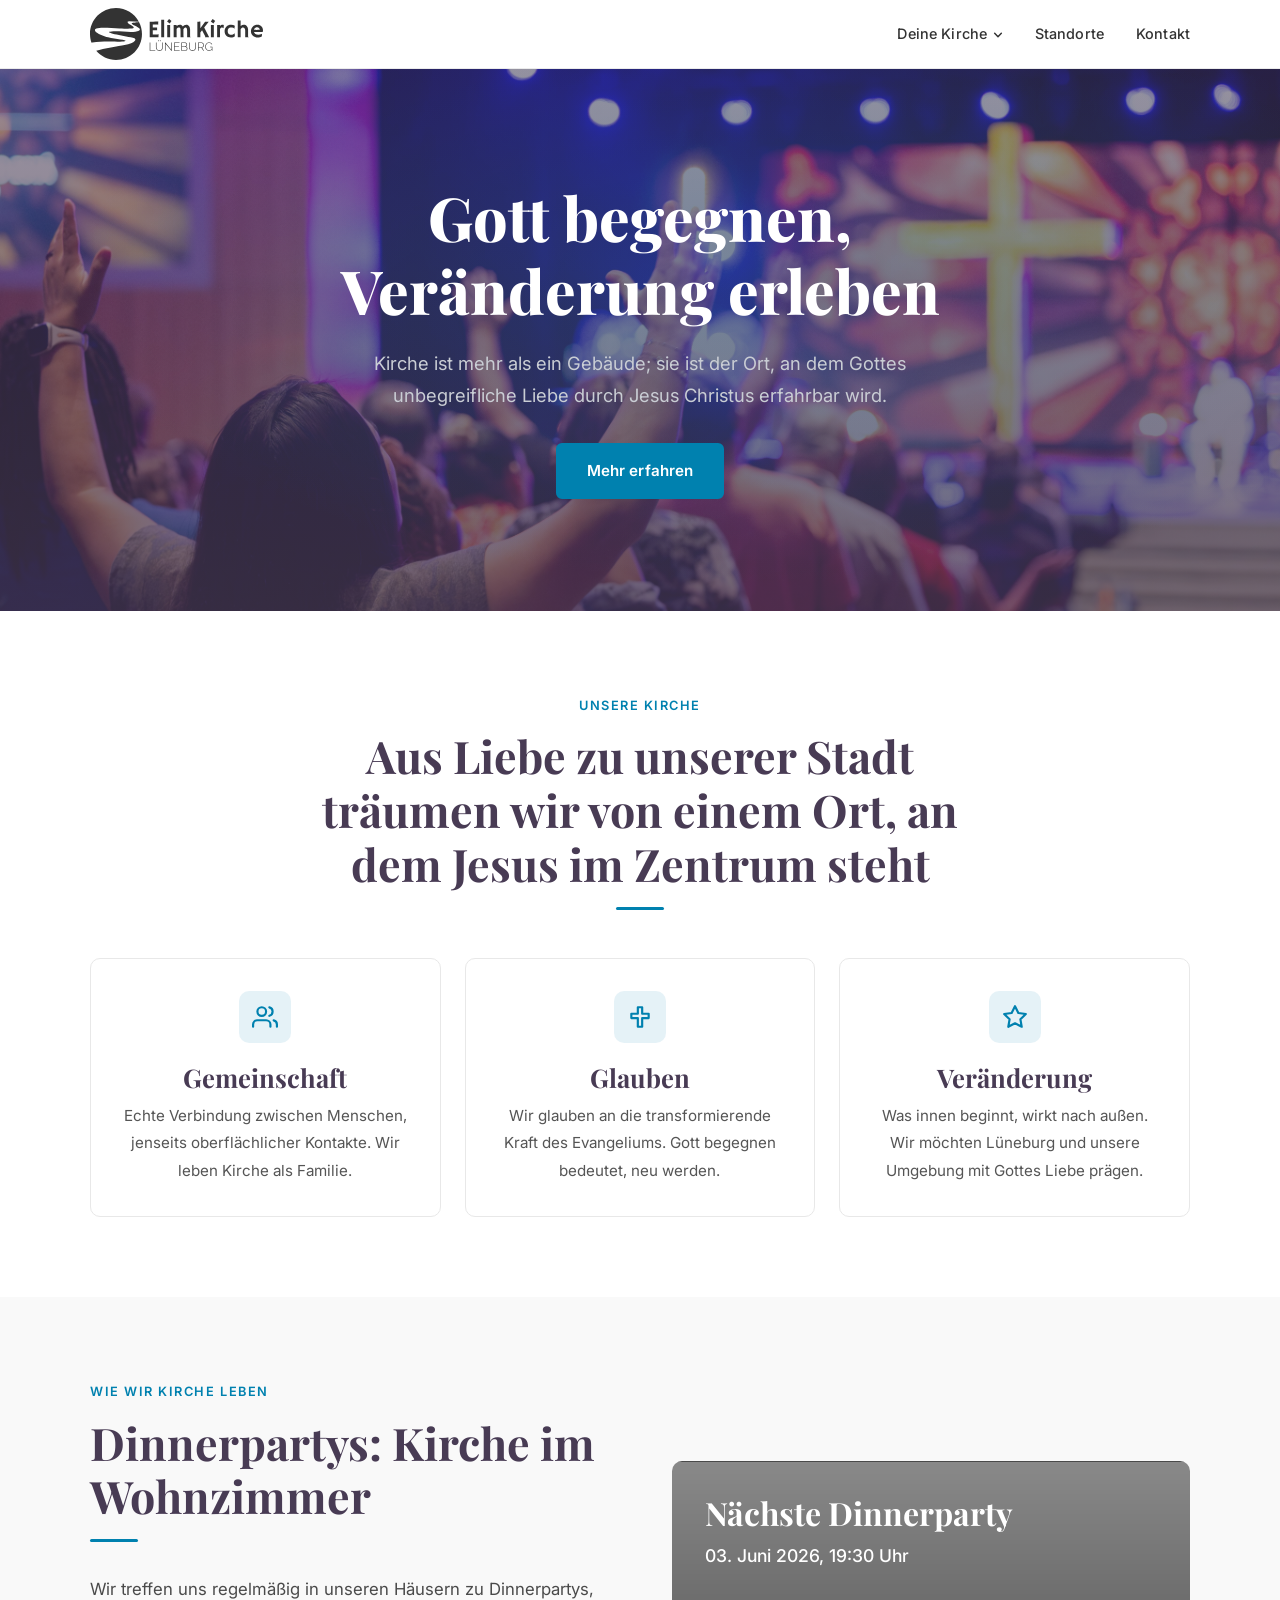
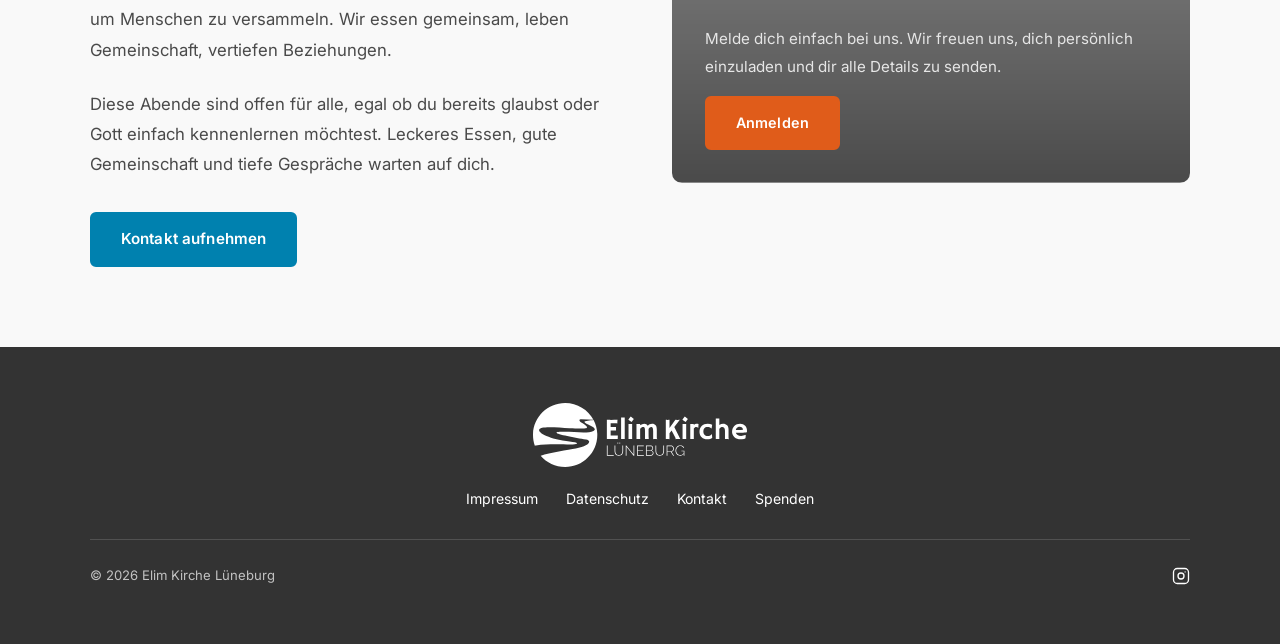
==== commit b4e65d69: "Refine footer layout and tone down brand chrome to #333 Split the footer into a top row of legal/con" ====
--- a/index.html
+++ b/index.html
@@ -20,7 +20,7 @@
       </button>
       <ul class="nav-links" id="navLinks">
         <li class="nav-dropdown">
-          <a href="deine-kirche/index.html" class="nav-dropdown-toggle">
+          <a class="nav-dropdown-toggle">
             Deine Kirche
             <svg class="nav-dropdown-caret" viewBox="0 0 12 12" width="10" height="10" aria-hidden="true">
               <path d="M2 4l4 4 4-4" fill="none" stroke="currentColor" stroke-width="1.8" stroke-linecap="round" stroke-linejoin="round"/>
@@ -43,7 +43,7 @@
     <div class="hero-inner">
       <h1>Gott begegnen,<br>Veränderung erleben</h1>
       <p>Kirche ist mehr als ein Gebäude; sie ist der Ort, an dem Gottes unbegreifliche Liebe durch Jesus Christus erfahrbar wird.</p>
-      <a href="deine-kirche/" class="btn btn-primary">Mehr erfahren</a>
+      <a href="deine-kirche/vision.html" class="btn btn-primary">Mehr erfahren</a>
     </div>
   </section>
 
@@ -133,12 +133,14 @@
         <a href="kontakt.html">Kontakt</a>
         <a href="kontakt.html#spenden">Spenden</a>
       </nav>
-      <div class="footer-social">
-        <a href="https://www.instagram.com/elim.lueneburg/" target="_blank" rel="noopener" aria-label="Instagram">
-          <svg viewBox="0 0 24 24"><rect x="2" y="2" width="20" height="20" rx="5" ry="5"/><circle cx="12" cy="12" r="4"/><path d="M17.5 6.5h.01"/></svg>
-        </a>
+      <div class="footer-bottom">
+        <p class="footer-copy">&copy; 2026 Elim Kirche Lüneburg</p>
+        <div class="footer-social">
+          <a href="https://www.instagram.com/elim.lueneburg/" target="_blank" rel="noopener" aria-label="Instagram">
+            <svg viewBox="0 0 24 24"><rect x="2" y="2" width="20" height="20" rx="5" ry="5"/><circle cx="12" cy="12" r="4"/><path d="M17.5 6.5h.01"/></svg>
+          </a>
+        </div>
       </div>
-      <p class="footer-copy">&copy; 2026 Elim Kirche Lüneburg</p>
     </div>
   </footer>
 
--- a/css/style.css
+++ b/css/style.css
@@ -122,6 +122,7 @@
   height: 52px;
   width: auto;
   display: block;
+  filter: brightness(0) invert(0.2);
 }
 
 .nav-links {
@@ -666,11 +667,13 @@
   background-color: #f9f9f9;
   padding: 3.5rem 2rem;
   border-bottom: 1px solid #ebebeb;
+  text-align: center;
 }
 
 .page-header h1 {
   font-size: clamp(1.8rem, 3.5vw, 2.6rem);
   color: #483B54;
+  text-align: center;
 }
 
 .page-content {
@@ -706,7 +709,7 @@
    15. FOOTER
    =================================================== */
 .footer {
-  background-color: #2B2F36;
+  background-color: #333333;
   color: #ffffff;
   padding: 3.5rem 2rem;
 }
@@ -767,6 +770,19 @@
 .footer-copy {
   font-size: 0.82rem;
   color: rgba(255, 255, 255, 0.7);
+  margin: 0;
+}
+
+.footer-bottom {
+  width: 100%;
+  border-top: 1px solid rgba(255, 255, 255, 0.15);
+  padding-top: 1.5rem;
+  margin-top: 0.5rem;
+  display: flex;
+  align-items: center;
+  justify-content: space-between;
+  gap: 1rem;
+  flex-wrap: wrap;
 }
 
 .footer-social {
@@ -779,18 +795,12 @@
   display: flex;
   align-items: center;
   justify-content: center;
-  width: 40px;
-  height: 40px;
-  border-radius: 50%;
-  border: 1px solid rgba(255, 255, 255, 0.35);
-  color: #ffffff;
-  transition: border-color 0.2s, color 0.2s, background 0.2s;
+  color: #ffffff;
+  transition: color 0.2s;
 }
 
 .footer-social a:hover {
-  border-color: #ffffff;
   color: #99D1EB;
-  background: rgba(255, 255, 255, 0.1);
 }
 
 .footer-social svg {
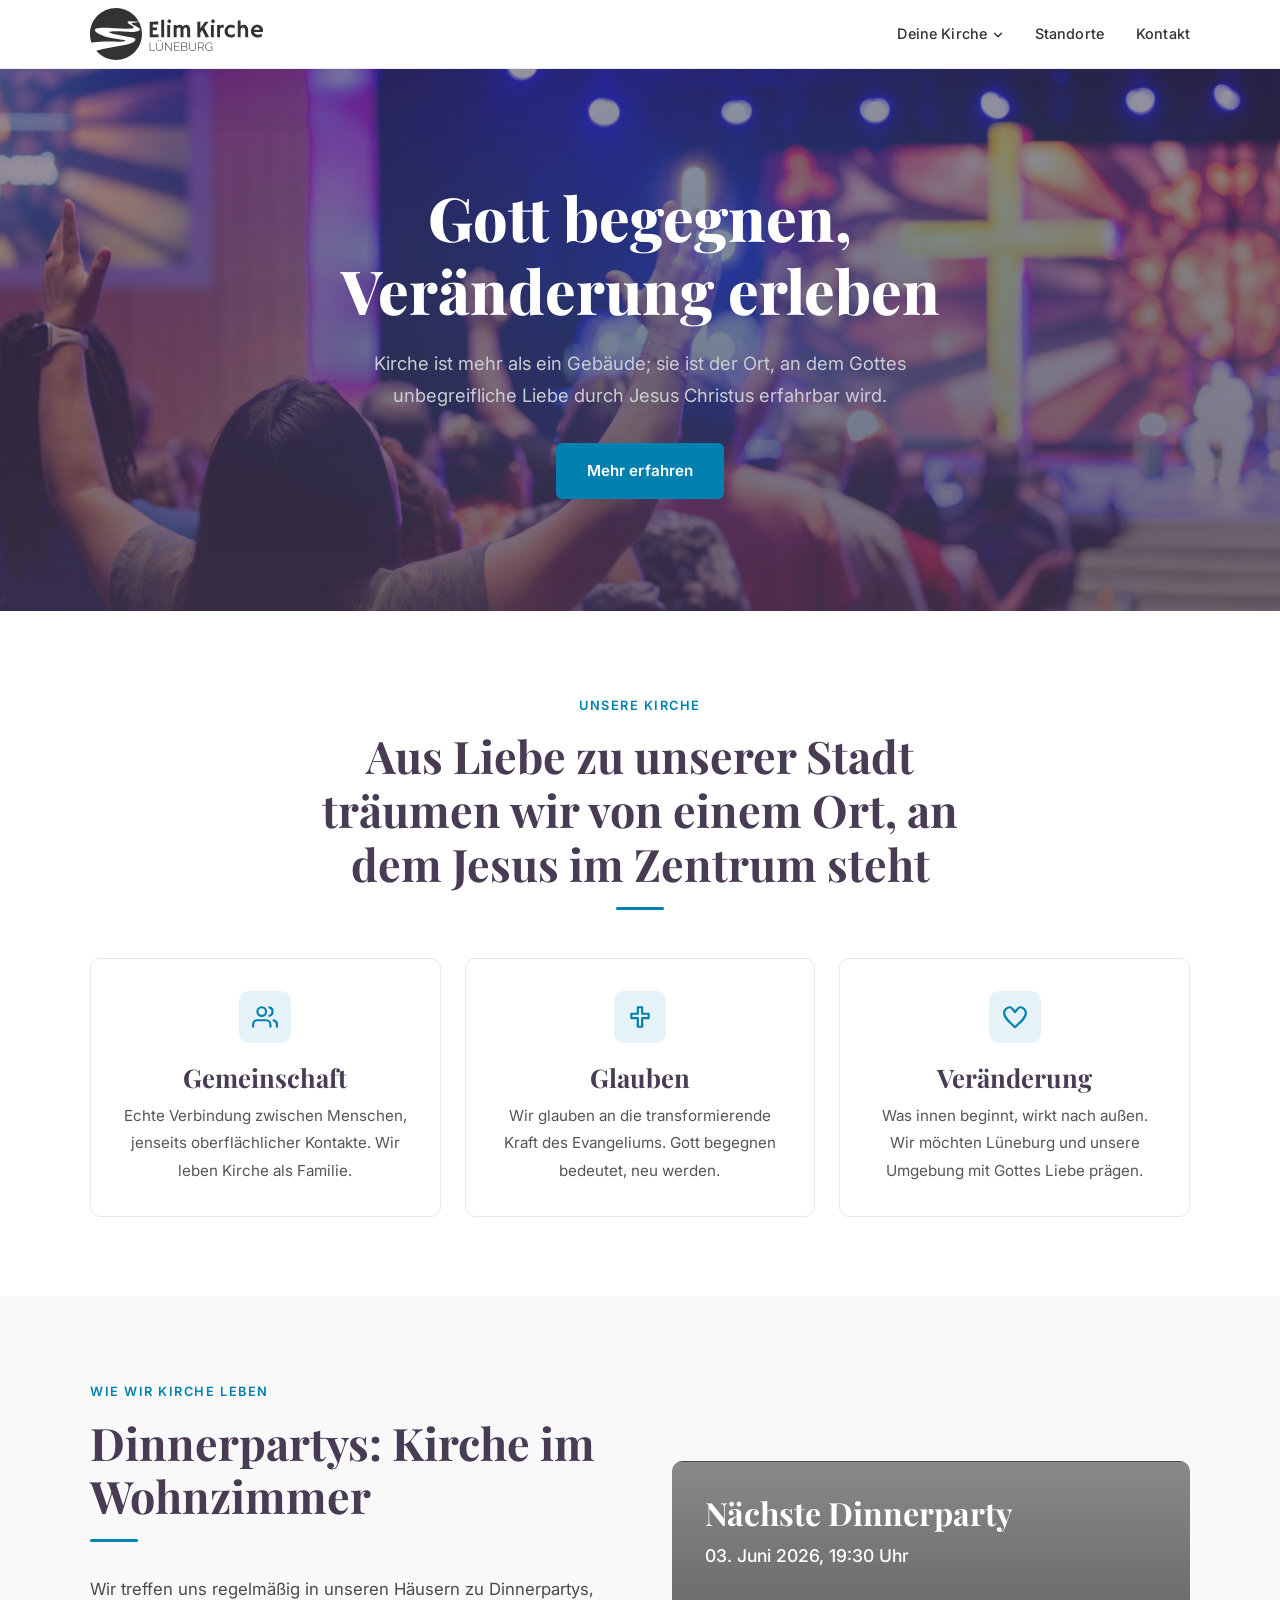
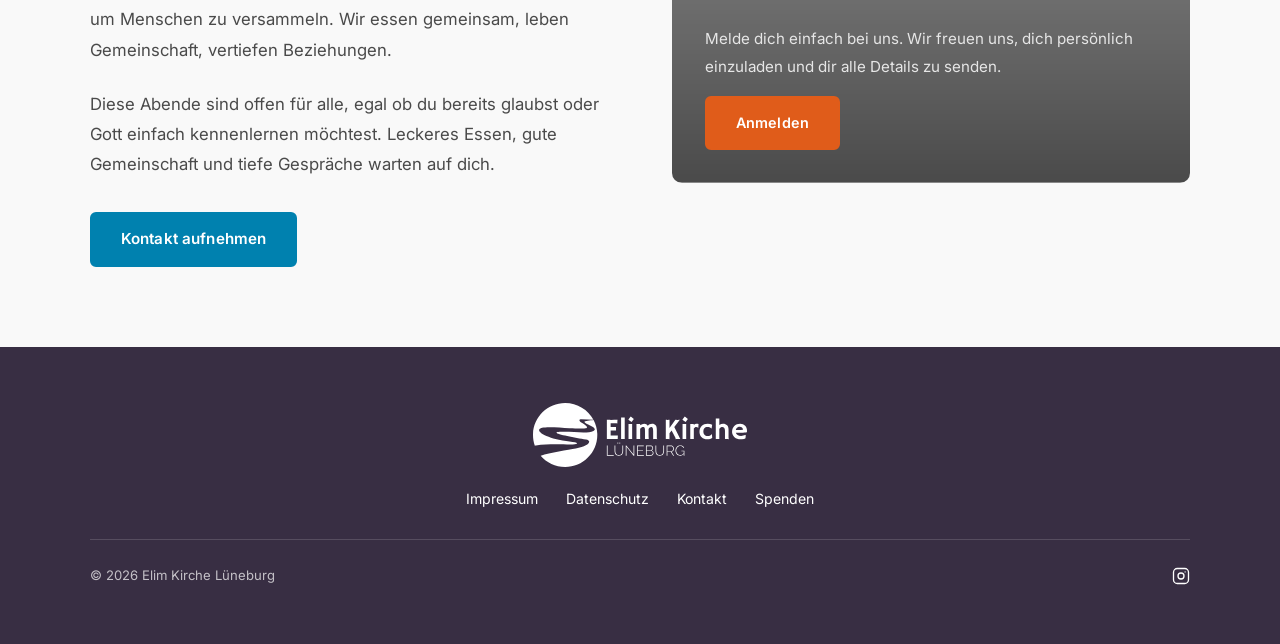
==== commit 214db8a2: "Reframe Lüneburg as "Wir gründen neu"; expand Gottesdienst note Swap the "moving" wording for "Wir g" ====
--- a/index.html
+++ b/index.html
@@ -79,7 +79,7 @@
         <!-- Card: Veränderung -->
         <div class="card text-center">
           <div class="card-icon" style="margin:0 auto 1.2rem;">
-            <svg viewBox="0 0 24 24"><polygon points="12 2 15.09 8.26 22 9.27 17 14.14 18.18 21.02 12 17.77 5.82 21.02 7 14.14 2 9.27 8.91 8.26 12 2"/></svg>
+            <svg viewBox="0 0 24 24"><path d="M12 21.35l-1.45-1.32C5.4 15.36 2 12.28 2 8.5 2 5.42 4.42 3 7.5 3c1.74 0 3.41 3.46 4.5 4.5C13.09 6.46 14.76 3 16.5 3 19.58 3 22 5.42 22 8.5c0 3.78-3.4 6.86-8.55 11.54L12 21.35z"/></svg>
           </div>
           <h3>Veränderung</h3>
           <p>Was innen beginnt, wirkt nach außen. Wir möchten Lüneburg und unsere Umgebung mit Gottes Liebe prägen.</p>
--- a/css/style.css
+++ b/css/style.css
@@ -709,7 +709,7 @@
    15. FOOTER
    =================================================== */
 .footer {
-  background-color: #333333;
+  background-color: #382E43;
   color: #ffffff;
   padding: 3.5rem 2rem;
 }
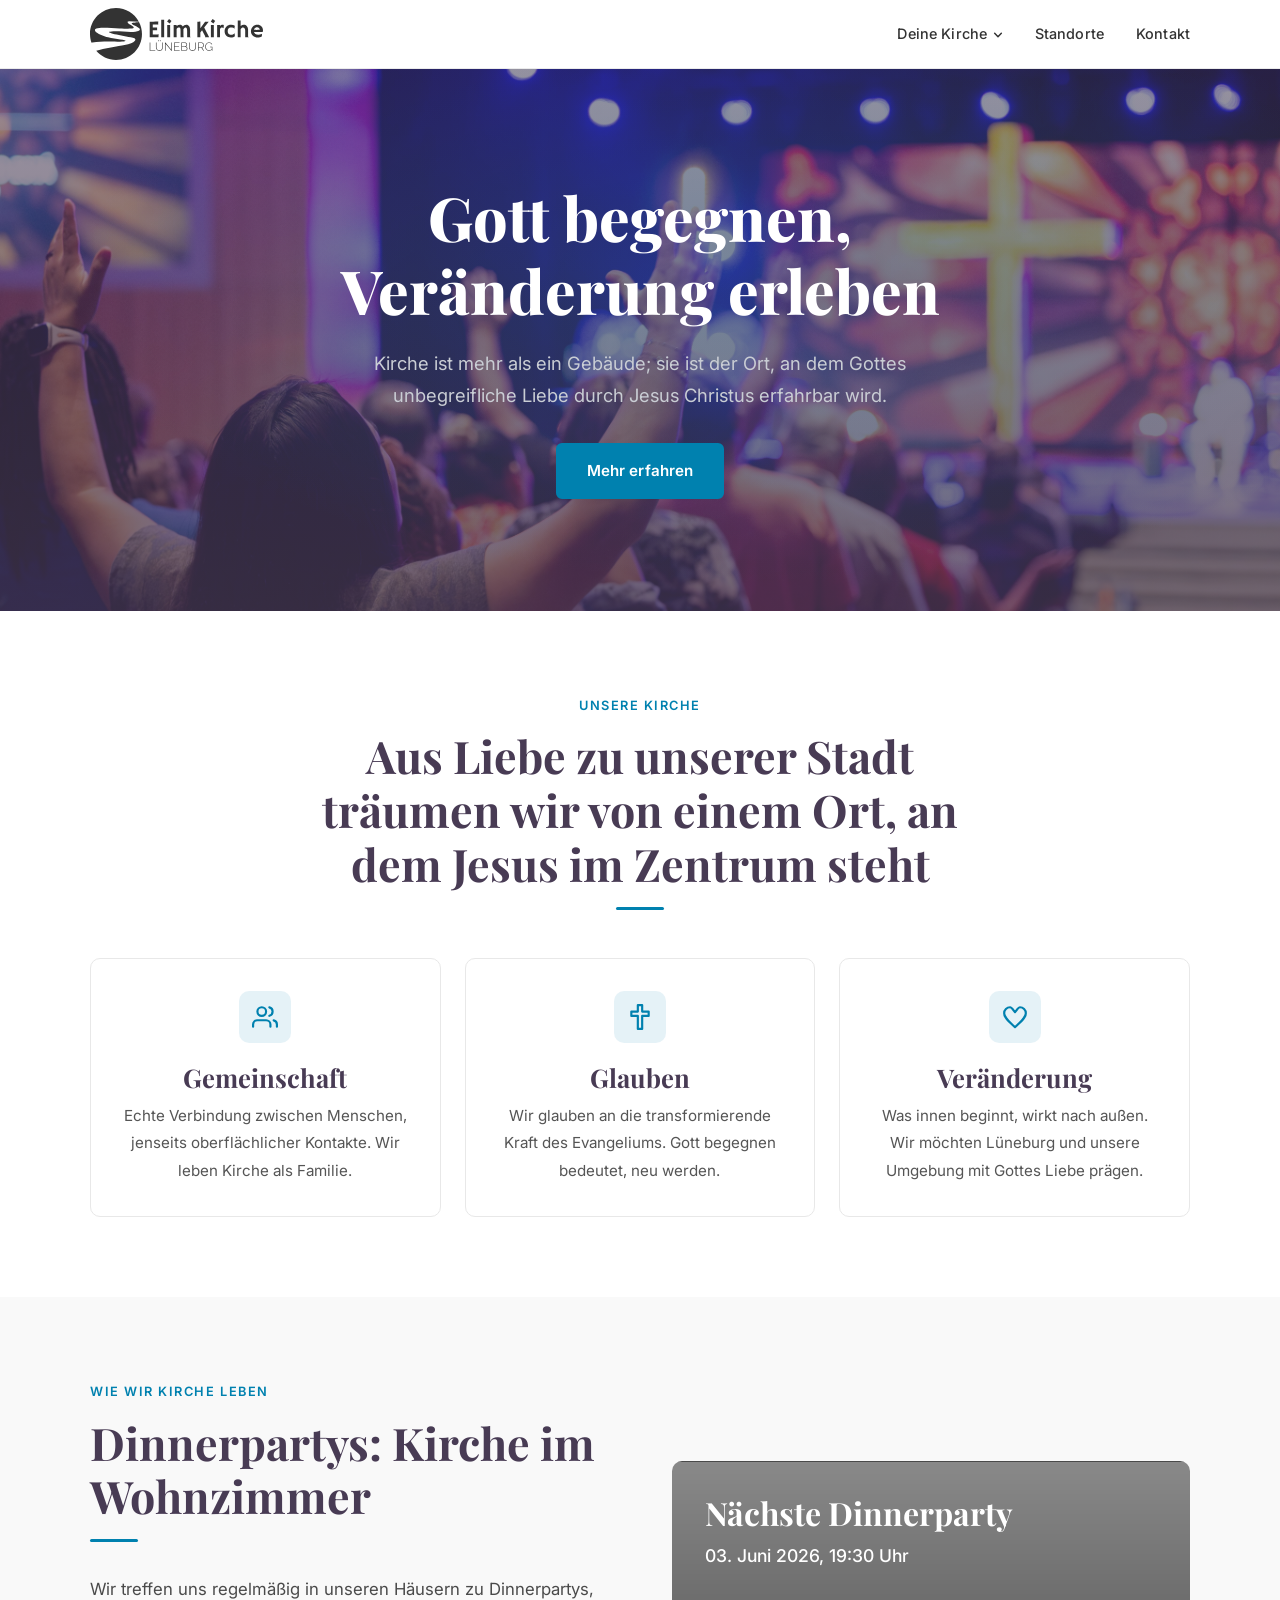
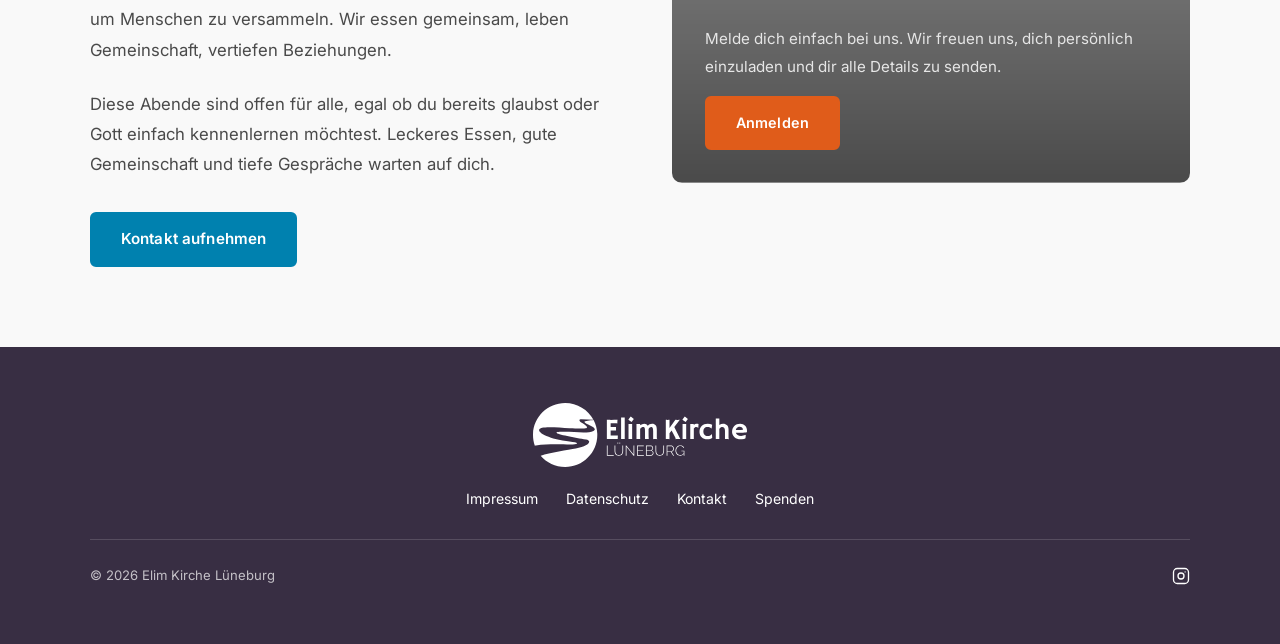
==== commit f43fff46: "Make homepage cross taller with a higher horizontal bar Reshape the Glauben card cross into a more c" ====
--- a/index.html
+++ b/index.html
@@ -70,7 +70,7 @@
         <!-- Card: Glauben -->
         <div class="card text-center">
           <div class="card-icon" style="margin:0 auto 1.2rem;">
-            <svg viewBox="0 0 24 24"><path d="M14 3h-4v6H4v4h6v8h4v-8h6V9h-6z"/></svg>
+            <svg viewBox="0 0 24 24"><path d="M14 1h-4v6H4v4h6v12h4v-12h6V7h-6z"/></svg>
           </div>
           <h3>Glauben</h3>
           <p>Wir glauben an die transformierende Kraft des Evangeliums. Gott begegnen bedeutet, neu werden.</p>
